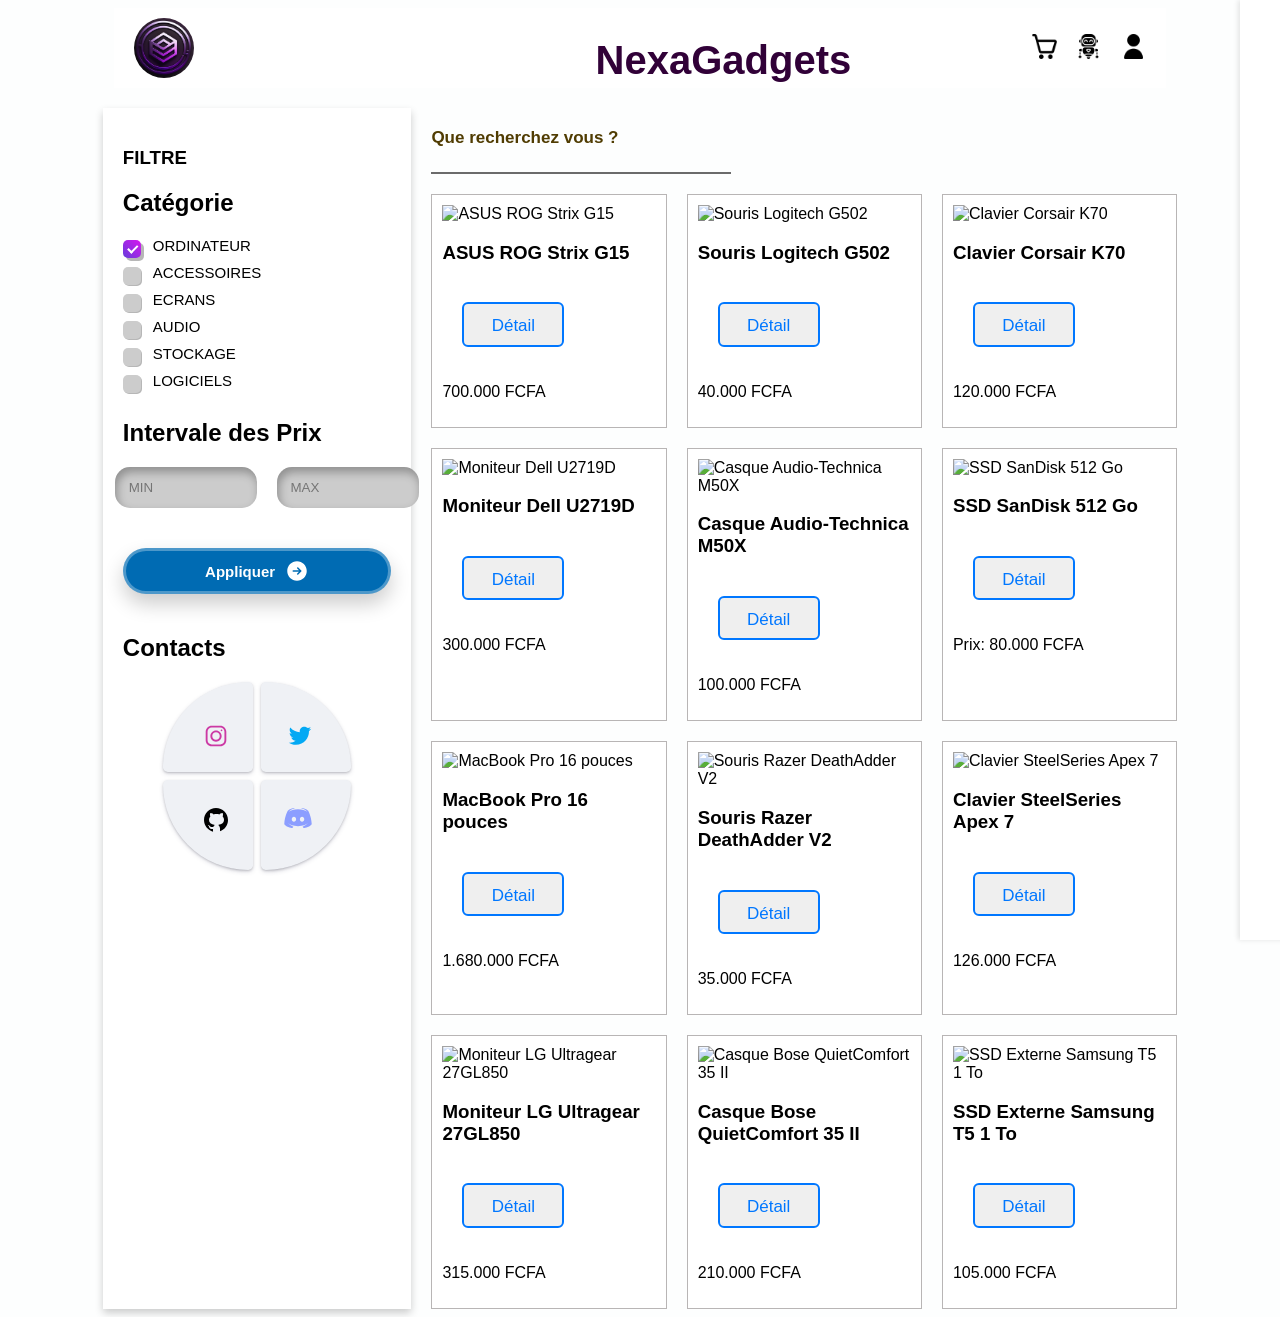
==== index.html @ b0c0d249 "Renommage du fichier i.html en index.html" ====
<!DOCTYPE html>
<html lang="fr">
  <head>
    <meta charset="UTF-8" />
    <meta name="viewport" content="width=device-width, initial-scale=1.0" />
    <title>Interface Utilisateur</title>
    <link rel="stylesheet" href="v.css" />
  </head>

  <body>
    <header>
      <img src="LOGO.png" alt="Logo Image" class="logo-image" />
      <div class="logo">NexaGadgets</div>
      <div class="icons">
        <img class="icon" src="pannier.png"></img>
        <img class="icon" src="robot.png"></img>
        <img class="icon" src="utilisateur.png"></img>
      </div>
    </header>

    <section class="main-content">
      <aside class="filters">
        <h3>FILTRE</h3>
        <div class="categories">
          <h2>Catégorie</h2>
          <label class="container">
            <input type="checkbox" checked="checked">
            <div class="checkmark"></div>
            ORDINATEUR
          </label>
          <label class="container">
            <input type="checkbox" >
            <div class="checkmark"></div>
            ACCESSOIRES
          </label>
          <label class="container">
            <input type="checkbox" >
            <div class="checkmark"></div>
            ECRANS
          </label>
          <label class="container">
            <input type="checkbox" >
            <div class="checkmark"></div>
            AUDIO
          </label>
          <label class="container">
            <input type="checkbox" >
            <div class="checkmark"></div>
            STOCKAGE
          </label>
          <label class="container">
            <input type="checkbox" >
            <div class="checkmark"></div>
            LOGICIELS
        </div>
        <div class="price-filter">
          <h2>Intervale des Prix</h2>
          <div>
            <input type="text" autocomplete="off" name="text" class="input" placeholder="MIN">
            <input type="text" autocomplete="off" name="text" class="input" placeholder="MAX">
          </div>
          <button class="button">
            Appliquer
            <svg fill="currentColor" viewBox="0 0 24 24" class="icon">
              <path clip-rule="evenodd" d="M12 2.25c-5.385 0-9.75 4.365-9.75 9.75s4.365 9.75 9.75 9.75 9.75-4.365 9.75-9.75S17.385 2.25 12 2.25zm4.28 10.28a.75.75 0 000-1.06l-3-3a.75.75 0 10-1.06 1.06l1.72 1.72H8.25a.75.75 0 000 1.5h5.69l-1.72 1.72a.75.75 0 101.06 1.06l3-3z" fill-rule="evenodd"></path>
            </svg>
          </button>
        </div>
        <div class="contacts">
          <h2>Contacts</h2>
          <div class="main">
            <div class="up">
              <button class="card1">
                <svg xmlns="http://www.w3.org/2000/svg" xmlns:xlink="http://www.w3.org/1999/xlink" viewBox="0,0,256,256" width="30px" height="30px" fill-rule="nonzero" class="instagram"><g fill-rule="nonzero" stroke="none" stroke-width="1" stroke-linecap="butt" stroke-linejoin="miter" stroke-miterlimit="10" stroke-dasharray="" stroke-dashoffset="0" font-family="none" font-weight="none" font-size="none" text-anchor="none" style="mix-blend-mode: normal"><g transform="scale(8,8)"><path d="M11.46875,5c-3.55078,0 -6.46875,2.91406 -6.46875,6.46875v9.0625c0,3.55078 2.91406,6.46875 6.46875,6.46875h9.0625c3.55078,0 6.46875,-2.91406 6.46875,-6.46875v-9.0625c0,-3.55078 -2.91406,-6.46875 -6.46875,-6.46875zM11.46875,7h9.0625c2.47266,0 4.46875,1.99609 4.46875,4.46875v9.0625c0,2.47266 -1.99609,4.46875 -4.46875,4.46875h-9.0625c-2.47266,0 -4.46875,-1.99609 -4.46875,-4.46875v-9.0625c0,-2.47266 1.99609,-4.46875 4.46875,-4.46875zM21.90625,9.1875c-0.50391,0 -0.90625,0.40234 -0.90625,0.90625c0,0.50391 0.40234,0.90625 0.90625,0.90625c0.50391,0 0.90625,-0.40234 0.90625,-0.90625c0,-0.50391 -0.40234,-0.90625 -0.90625,-0.90625zM16,10c-3.30078,0 -6,2.69922 -6,6c0,3.30078 2.69922,6 6,6c3.30078,0 6,-2.69922 6,-6c0,-3.30078 -2.69922,-6 -6,-6zM16,12c2.22266,0 4,1.77734 4,4c0,2.22266 -1.77734,4 -4,4c-2.22266,0 -4,-1.77734 -4,-4c0,-2.22266 1.77734,-4 4,-4z"></path></g></g></svg>
              </button>
              <button class="card2">
                <svg xmlns="http://www.w3.org/2000/svg" viewBox="0 0 48 48" width="30px" height="30px" class="twitter"><path d="M42,12.429c-1.323,0.586-2.746,0.977-4.247,1.162c1.526-0.906,2.7-2.351,3.251-4.058c-1.428,0.837-3.01,1.452-4.693,1.776C34.967,9.884,33.05,9,30.926,9c-4.08,0-7.387,3.278-7.387,7.32c0,0.572,0.067,1.129,0.193,1.67c-6.138-0.308-11.582-3.226-15.224-7.654c-0.64,1.082-1,2.349-1,3.686c0,2.541,1.301,4.778,3.285,6.096c-1.211-0.037-2.351-0.374-3.349-0.914c0,0.022,0,0.055,0,0.086c0,3.551,2.547,6.508,5.923,7.181c-0.617,0.169-1.269,0.263-1.941,0.263c-0.477,0-0.942-0.054-1.392-0.135c0.94,2.902,3.667,5.023,6.898,5.086c-2.528,1.96-5.712,3.134-9.174,3.134c-0.598,0-1.183-0.034-1.761-0.104C9.268,36.786,13.152,38,17.321,38c13.585,0,21.017-11.156,21.017-20.834c0-0.317-0.01-0.633-0.025-0.945C39.763,15.197,41.013,13.905,42,12.429"></path></svg>
              </button>
            </div>
            <div class="down">
              <button class="card3">
                <svg xmlns="http://www.w3.org/2000/svg" viewBox="0 0 30 30" width="30px" height="30px" class="github">    <path d="M15,3C8.373,3,3,8.373,3,15c0,5.623,3.872,10.328,9.092,11.63C12.036,26.468,12,26.28,12,26.047v-2.051 c-0.487,0-1.303,0-1.508,0c-0.821,0-1.551-0.353-1.905-1.009c-0.393-0.729-0.461-1.844-1.435-2.526 c-0.289-0.227-0.069-0.486,0.264-0.451c0.615,0.174,1.125,0.596,1.605,1.222c0.478,0.627,0.703,0.769,1.596,0.769 c0.433,0,1.081-0.025,1.691-0.121c0.328-0.833,0.895-1.6,1.588-1.962c-3.996-0.411-5.903-2.399-5.903-5.098 c0-1.162,0.495-2.286,1.336-3.233C9.053,10.647,8.706,8.73,9.435,8c1.798,0,2.885,1.166,3.146,1.481C13.477,9.174,14.461,9,15.495,9 c1.036,0,2.024,0.174,2.922,0.483C18.675,9.17,19.763,8,21.565,8c0.732,0.731,0.381,2.656,0.102,3.594 c0.836,0.945,1.328,2.066,1.328,3.226c0,2.697-1.904,4.684-5.894,5.097C18.199,20.49,19,22.1,19,23.313v2.734 c0,0.104-0.023,0.179-0.035,0.268C23.641,24.676,27,20.236,27,15C27,8.373,21.627,3,15,3z"></path></svg>
              </button>
              <button class="card4">
                <svg height="30px" width="30px" viewBox="0 0 48 48" xmlns="http://www.w3.org/2000/svg" class="discord"><path d="M40,12c0,0-4.585-3.588-10-4l-0.488,0.976C34.408,10.174,36.654,11.891,39,14c-4.045-2.065-8.039-4-15-4s-10.955,1.935-15,4c2.346-2.109,5.018-4.015,9.488-5.024L18,8c-5.681,0.537-10,4-10,4s-5.121,7.425-6,22c5.162,5.953,13,6,13,6l1.639-2.185C13.857,36.848,10.715,35.121,8,32c3.238,2.45,8.125,5,16,5s12.762-2.55,16-5c-2.715,3.121-5.857,4.848-8.639,5.815L33,40c0,0,7.838-0.047,13-6C45.121,19.425,40,12,40,12z M17.5,30c-1.933,0-3.5-1.791-3.5-4c0-2.209,1.567-4,3.5-4s3.5,1.791,3.5,4C21,28.209,19.433,30,17.5,30z M30.5,30c-1.933,0-3.5-1.791-3.5-4c0-2.209,1.567-4,3.5-4s3.5,1.791,3.5,4C34,28.209,32.433,30,30.5,30z"></path></svg>
              </button>
            </div>
          </div>
        </div>
      </aside>

      <section class="search-and-results">
        <div class="form__group field">
            <input required="" placeholder="Name" class="form__field" type="input">
            <label class="form__label" for="name">Que recherchez vous ?</label>
        </div>
        <div class="details-popup" id="detailsPopup">
          <span class="close-btn" id="closeBtn">X</span>
          <!-- Les détails de l'article seront chargés ici -->
        </div>

        <div class="results">
          <!-- Exemple d'un résultat de recherche -->

          <div class="result-card" data-id="1">
            <img
              src="path_to_asus_rog_strix_g15.jpg"
              alt="ASUS ROG Strix G15"
            />
            <h3>ASUS ROG Strix G15</h3> 
            <button class="details-btn">Détail</button>
            <p class="price"> 700.000 FCFA</p>
          </div>
          <div class="result-card" data-id="2">
            <img src="path_to_logitech_g502.jpg" alt="Souris Logitech G502" />
            <h3>Souris Logitech G502</h3>
            <button class="details-btn">Détail</button>
            <p class="price">40.000 FCFA</p>
          </div>
          <div class="result-card" data-id="3">
            <img src="path_to_corsair_k70.jpg" alt="Clavier Corsair K70" />
            <h3>Clavier Corsair K70</h3>
            <button class="details-btn">Détail</button>
            <p class="price">120.000 FCFA</p>
          </div>
          <div class="result-card" data-id="4">
            <img src="path_to_dell_u2719d.jpg" alt="Moniteur Dell U2719D" />
            <h3>Moniteur Dell U2719D</h3>
            <button class="details-btn">Détail</button>
            <p class="price">300.000 FCFA</p>
          </div>
          <div class="result-card" data-id="5">
            <img
              src="path_to_audio_technica_m50x.jpg"
              alt="Casque Audio-Technica M50X"
            />
            <h3>Casque Audio-Technica M50X</h3>
            <button class="details-btn">Détail</button>
            <p class="price">100.000 FCFA</p>
          </div>
          <div class="result-card" data-id="6">
            <img src="path_to_sandisk_ssd_512gb.jpg" alt="SSD SanDisk 512 Go" />
            <h3>SSD SanDisk 512 Go</h3>
            <button class="details-btn">Détail</button>
            <p class="price">Prix: 80.000 FCFA</p>
          </div>
          <div class="result-card" data-id="7">
            <img src="path_to_macbook_pro_16.jpg" alt="MacBook Pro 16 pouces" />
            <h3>MacBook Pro 16 pouces</h3>
            <button class="details-btn">Détail</button>
            <p class="price">1.680.000 FCFA</p>
          </div>
          <div class="result-card" data-id="8">
            <img
              src="path_to_razer_deathadder_v2.jpg"
              alt="Souris Razer DeathAdder V2"
            />
            <h3>Souris Razer DeathAdder V2</h3>
            <button class="details-btn">Détail</button>
            <p class="price">35.000 FCFA</p>
          </div>
          <div class="result-card" data-id="9">
            <img
              src="path_to_steelseries_apex_7.jpg"
              alt="Clavier SteelSeries Apex 7"
            />
            <h3>Clavier SteelSeries Apex 7</h3>
            <button class="details-btn">Détail</button>
            <p class="price">126.000 FCFA</p>
          </div>
          <div class="result-card" data-id="10">
            <img
              src="path_to_lg_ultragear_27gl850.jpg"
              alt="Moniteur LG Ultragear 27GL850"
            />
            <h3>Moniteur LG Ultragear 27GL850</h3>
            <button class="details-btn">Détail</button>
            <p class="price">315.000 FCFA</p>
          </div>
          <div class="result-card" data-id="11">
            <img
              src="path_to_bose_qc35_ii.jpg"
              alt="Casque Bose QuietComfort 35 II"
            />
            <h3>Casque Bose QuietComfort 35 II</h3>
            <button class="details-btn">Détail</button>
            <p class="price">210.000 FCFA</p>
          </div>
          <div class="result-card" data-id="12">
            <img
              src="path_to_samsung_t5_1tb.jpg"
              alt="SSD Externe Samsung T5 1 To"
            />
            <h3>SSD Externe Samsung T5 1 To</h3>
            <button class="details-btn">Détail</button>
            <p class="price">105.000 FCFA</p>
          </div>

          <!-- Vous pouvez ajouter d'autres cartes de résultat similaires ici -->
        </div>
      </section>
    </section>

    <script src="t.js"></script>
  </body>
</html>
---- v.css ----
/* ==========================
   BASE STYLES & TYPOGRAPHY
   ========================== */

body {
  font-family: Arial, sans-serif;
  color: black;
  background-color: rgb(253, 254, 254);
  display: flex;
  flex-direction: column;
  align-items: center;
}

/* ==========================
     HEADER STYLES
     ========================== */

header {
  display: flex;
  justify-content: space-between;
  align-items: center;
  width: 80%;
  padding: 10px 20px;
  background-color: white;
}

.logo-image {
  width: 60px;
  height: 60px;
  border-radius: 50%;
}

.logo {
  color: black;
  font-size: 40px;
  font-weight: bold;
  color: rgb(49, 1, 56);

  width: 20px;
  height: 20px;
}

.icons .icon {
  margin-left: 15px;
  width: 25px;
  height: 25px;
}

/* ==========================
     MAIN CONTENT & LAYOUT
     ========================== */

.main-content {
  display: flex;
  width: 85%;
  margin-top: 20px;
}

/* ==========================
     FILTERS SECTION STYLES
     ========================== */

.filters {
  background-color: white;
  padding: 20px;
  margin-right: 20px;
  width: 25%;
  box-shadow: 0 4px 8px 0 rgba(0, 0, 0, 0.2);
}

.filters h2 {
  margin-bottom: 20px;
}

.categories h3,
.price-filter h3 {
  margin-top: 30px;
  margin-bottom: 15px;
}

.categories label {
  display: block;
  margin-bottom: 10px;
}

.categories select {
  width: 100%;
  padding: 8px;
  margin-bottom: 15px;
  border: 1px solid #ccc;
}

.price-filter {
  display: flex;
  flex-direction: column;
}

.price-filter input[type="number"] {
  width: calc(50% - 10px);
  margin-right: 10px;
  padding: 5px;
  border: 1px solid #ccc;
  display: inline-block;
  height: 10px;
}

.price-filter div {
  display: flex;
  justify-content: center;
}

.button {
  position: relative;
  transition: all 0.3s ease-in-out;
  box-shadow: 0px 10px 20px rgba(0, 0, 0, 0.2);
  padding-block: 0.5rem;
  padding-inline: 1.25rem;
  background-color: rgb(0 107 179);
  border-radius: 9999px;
  display: flex;
  align-items: center;
  justify-content: center;
  color: #ffff;
  gap: 10px;
  font-weight: bold;
  border: 3px solid #ffffff4d;
  outline: none;
  overflow: hidden;
  font-size: 15px;
  margin-top: 40px;
  margin-bottom: 0px;
}

.icon {
  width: 24px;
  height: 24px;
  transition: all 0.3s ease-in-out;
}

.button:hover {
  transform: scale(1.05);
  border-color: #fff9;
  background-color: rgb(78, 2, 75);
}

.button:hover .icon {
  transform: translate(4px);
}

.button:hover::before {
  animation: shine 1.5s ease-out infinite;
}

.button::before {
  content: "";
  position: absolute;
  width: 100px;
  height: 100%;
  background-image: linear-gradient(
    120deg,
    rgba(255, 255, 255, 0) 30%,
    rgba(255, 255, 255, 0.8),
    rgba(255, 255, 255, 0) 70%
  );
  top: 0;
  left: -100px;
  opacity: 0.6;
}

@keyframes shine {
  0% {
    left: -100px;
  }

  60% {
    left: 100%;
  }

  to {
    left: 100%;
  }
}

.input {
  border: none;
  outline: none;
  border-radius: 15px;
  padding: 1em;
  background-color: #ccc;
  box-shadow: inset 2px 5px 10px rgba(0, 0, 0, 0.3);
  transition: 300ms ease-in-out;
  width: 115px;
  margin-left: 20px;
}

.input:focus {
  background-color: white;
  transform: scale(1.05);
  box-shadow: 13px 13px 100px #969696, -13px -13px 100px #ffffff;
}

.container input {
  position: absolute;
  opacity: 0;
  cursor: pointer;
  height: 0;
  width: 0;
  border-radius: 5px;
}

.container {
  display: block;
  position: relative;
  cursor: pointer;
  font-size: 20px;
  user-select: none;
  border-radius: 5px;
  box-shadow: 2px 2px 0px rgb(255, 255, 255);
  padding-left: 2em; /* Ajout d'un espace à gauche pour le placement du texte */
  font-size: 15px;
  width: auto;
}

/* Create a custom checkbox */
.checkmark {
  position: absolute;
  top: 0.2em;
  left: 0;
  height: 1.2em;
  width: 1.2em;
  background-color: #ccc;
  border-radius: 5px;
}

/* When the checkbox is checked, add a blue background */
.container input:checked ~ .checkmark {
  box-shadow: 3px 3px 0px rgb(183, 183, 183);
  transition: all 0.2s;
  opacity: 1;
  background-image: linear-gradient(
    45deg,
    rgb(100, 61, 219) 0%,
    rgb(217, 21, 239) 100%
  );
}

.container input ~ .checkmark {
  transition: all 0.2s;
  opacity: 1;
  box-shadow: 1px 1px 0px rgb(183, 183, 183);
}

/* Create the checkmark/indicator (hidden when not checked) */
.checkmark:after {
  content: "";
  position: absolute;
  opacity: 0;
  transition: all 0.2s;
}

/* Show the checkmark when checked */
.container input:checked ~ .checkmark:after {
  opacity: 1;
  transition: all 0.2s;
}

/* Style the checkmark/indicator */
.container .checkmark:after {
  left: 0.45em;
  top: 0.25em;
  width: 0.25em;
  height: 0.5em;
  border: solid white;
  border-width: 0 0.15em 0.15em 0;
  transform: rotate(45deg);
}

/* ==========================
     SEARCH & RESULTS SECTION STYLES
     ========================== */

.search-and-results {
  flex: 2;
}

.form__group {
  position: relative;
  padding: 30px 0 0;
  width: 100%;
  max-width: 300px;
  margin-bottom: 20px;
}

.form__field {
  font-family: inherit;
  width: 100%;
  border: none;
  border-bottom: 2px solid #6b6b6b;
  outline: 0;
  font-size: 17px;
  color: #fff;
  padding: 7px 0;
  background: transparent;
  transition: border-color 0.2s;
}

.form__field::placeholder {
  color: transparent;
}

.form__field:placeholder-shown ~ .form__label {
  font-size: 17px;
  cursor: text;
  top: 20px;
}

.form__label {
  position: absolute;
  top: 0;
  display: block;
  transition: 0.2s;
  font-size: 18px;
  color: #503c02;
  pointer-events: none;
  font-weight: bold;
}

.form__field:focus {
  padding-bottom: 6px;
  font-weight: 700;
  border-width: 3px;
  border-image: linear-gradient(to right, #7f6201, #390182);
  border-image-slice: 1;
  color: #140f01;
}

.form__field:focus ~ .form__label {
  position: absolute;
  top: 0;
  display: block;
  transition: 0.2s;
  font-size: 17px;
  color: #2e2201;
  font-weight: bold;
  font-weight: 700;
}

/* reset input */
.form__field:required,
.form__field:invalid {
  box-shadow: none;
}

.results {
  display: grid;
  grid-template-columns: repeat(auto-fill, minmax(200px, 1fr));
  gap: 20px;
}

.result-card {
  border: 1px solid rgb(184, 181, 181);
  padding: 10px;
  background-color: white;
}

.result-card img {
  width: 100%;
}

.details-btn {
  --color: #0077ff;
  font-family: inherit;
  display: inline-block;
  width: 6em;
  height: 2.6em;
  line-height: 2.5em;
  overflow: hidden;
  margin: 20px;
  font-size: 17px;
  z-index: 1;
  color: var(--color);
  border: 2px solid var(--color);
  border-radius: 6px;
  position: relative;
}

button::before {
  position: absolute;
  content: "";
  background: var(--color);
  width: 150px;
  height: 200px;
  z-index: -1;
  border-radius: 50%;
}

button:hover {
  color: white;
}

button:before {
  top: 100%;
  left: 100%;
  transition: 0.3s all;
}

button:hover::before {
  top: -30px;
  left: -30px;
}

/* ==========================
     DETAILS POPUP STYLES
     ========================== */

.details-popup {
  position: fixed;
  top: 0;
  right: -400px;
  width: 400px;
  height: 100%;
  background-color: #fff;
  box-shadow: -2px 0px 5px rgba(0, 0, 0, 0.1);
  transition: right 0.3s;
  padding: 20px;
  overflow-y: auto;
}

.details-popup.show {
  right: 0;
}

.close-btn {
  position: absolute;
  top: 10px;
  right: 10px;
  cursor: pointer;
}

/* ==========================
     FOOTER & CONTACTS
     ========================== */

.contacts {
  margin-top: 40px;
}

.socials .icon {
  margin-right: 15px;
}

.main {
  display: flex;
  flex-direction: column;
  gap: 0.5em;
  align-items: center;
}

.up {
  display: flex;
  flex-direction: row;
  gap: 0.5em;
}

.down {
  display: flex;
  flex-direction: row;
  gap: 0.5em;
}

.card1 {
  width: 90px;
  height: 90px;
  outline: none;
  border: none;
  background: rgb(239, 241, 245);
  border-radius: 90px 5px 5px 5px;
  box-shadow: rgba(50, 50, 93, 0.25) 0px 2px 5px -1px,
    rgba(0, 0, 0, 0.3) 0px 1px 3px -1px;
  transition: 0.2s ease-in-out;
}

.instagram {
  margin-top: 1.5em;
  margin-left: 1.2em;
  fill: #cc39a4;
}

.card2 {
  width: 90px;
  height: 90px;
  outline: none;
  border: none;
  background: rgb(239, 241, 245);
  border-radius: 5px 90px 5px 5px;
  box-shadow: rgba(50, 50, 93, 0.25) 0px 2px 5px -1px,
    rgba(0, 0, 0, 0.3) 0px 1px 3px -1px;
  transition: 0.2s ease-in-out;
}

.twitter {
  margin-top: 1.5em;
  margin-left: -0.9em;
  fill: #03a9f4;
}

.card3 {
  width: 90px;
  height: 90px;
  outline: none;
  border: none;
  background: rgb(239, 241, 245);
  border-radius: 5px 5px 5px 90px;
  box-shadow: rgba(50, 50, 93, 0.25) 0px 2px 5px -1px,
    rgba(0, 0, 0, 0.3) 0px 1px 3px -1px;
  transition: 0.2s ease-in-out;
}

.github {
  margin-top: -0.6em;
  margin-left: 1.2em;
}

.card4 {
  width: 90px;
  height: 90px;
  outline: none;
  border: none;
  background: rgb(239, 241, 245);
  border-radius: 5px 5px 90px 5px;
  box-shadow: rgba(50, 50, 93, 0.25) 0px 2px 5px -1px,
    rgba(0, 0, 0, 0.3) 0px 1px 3px -1px;
  transition: 0.2s ease-in-out;
}

.discord {
  margin-top: -0.9em;
  margin-left: -1.2em;
  fill: #8c9eff;
}

.card1:hover {
  cursor: pointer;
  scale: 1.1;
  background-color: #cc39a4;
}

.card1:hover .instagram {
  fill: white;
}

.card2:hover {
  cursor: pointer;
  scale: 1.1;
  background-color: #03a9f4;
}

.card2:hover .twitter {
  fill: white;
}

.card3:hover {
  cursor: pointer;
  scale: 1.1;
  background-color: black;
}

.card3:hover .github {
  fill: white;
}

.card4:hover {
  cursor: pointer;
  scale: 1.1;
  background-color: #8c9eff;
}

.card4:hover .discord {
  fill: white;
}
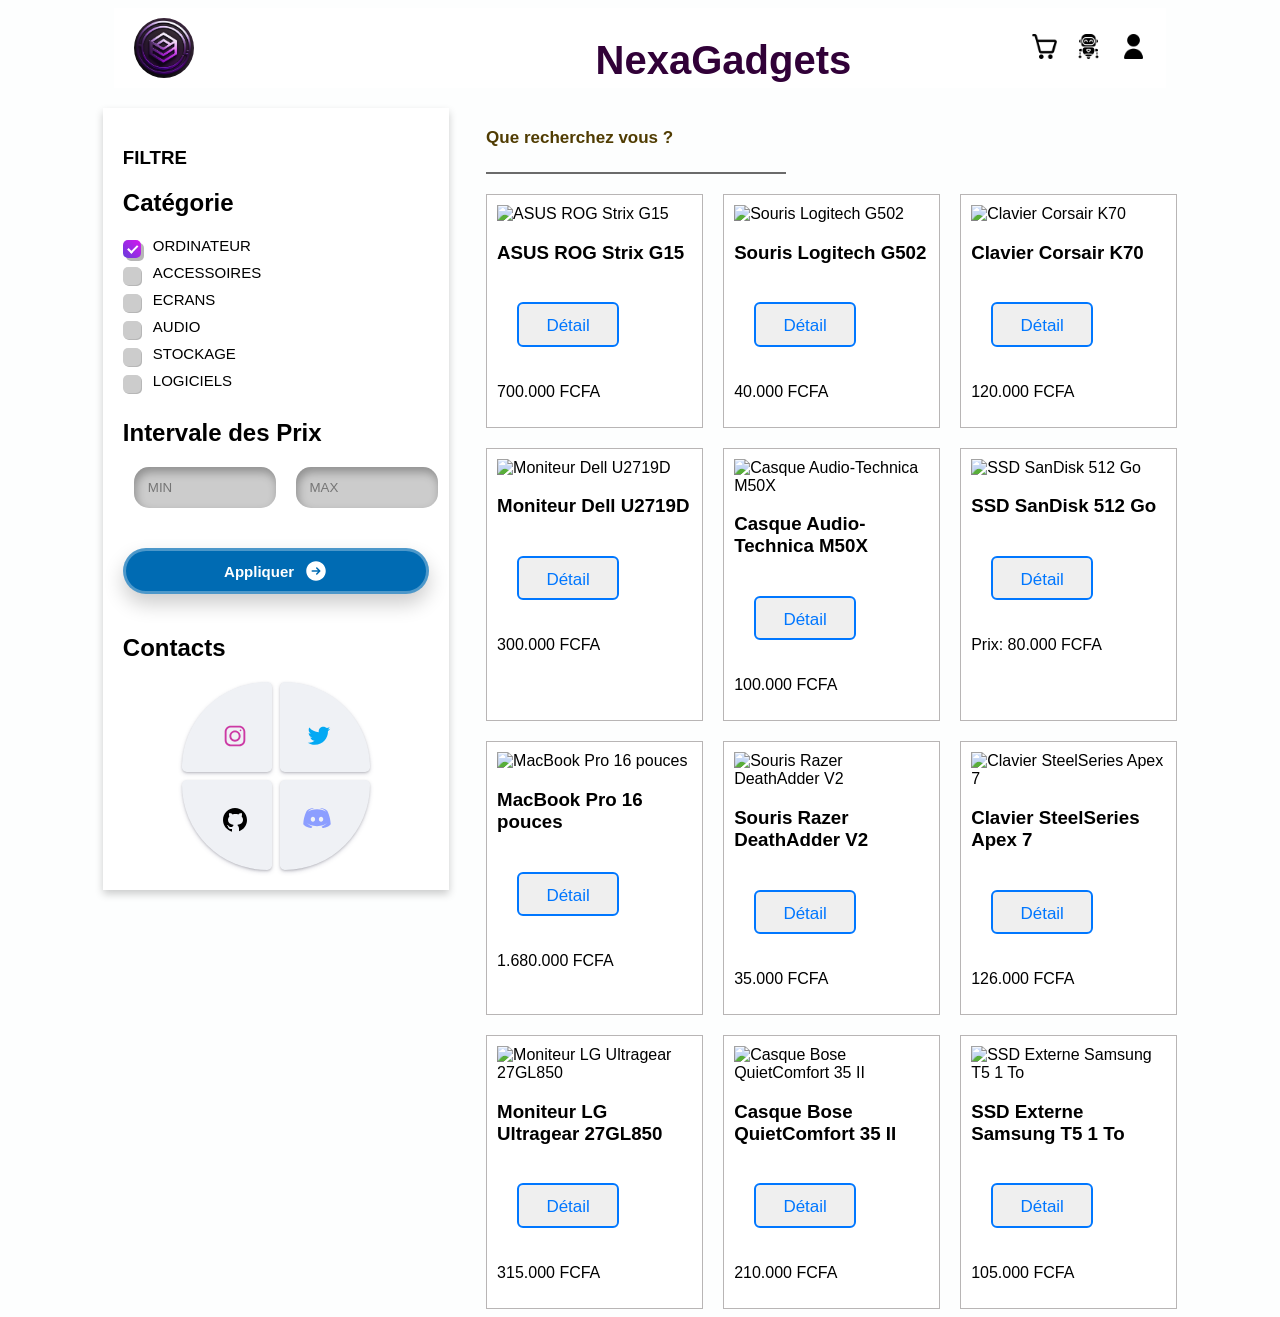
==== commit 45efaf28: "Mise a jour" ====
--- a/index.html
+++ b/index.html
@@ -17,85 +17,92 @@
         <img class="icon" src="utilisateur.png"></img>
       </div>
     </header>
+    <!-- Bouton de menu hamburger -->
+    <button id="hamburger-menu" onclick="toggleMenu()">☰</button>
 
     <section class="main-content">
-      <aside class="filters">
-        <h3>FILTRE</h3>
-        <div class="categories">
-          <h2>Catégorie</h2>
-          <label class="container">
-            <input type="checkbox" checked="checked">
-            <div class="checkmark"></div>
-            ORDINATEUR
-          </label>
-          <label class="container">
-            <input type="checkbox" >
-            <div class="checkmark"></div>
-            ACCESSOIRES
-          </label>
-          <label class="container">
-            <input type="checkbox" >
-            <div class="checkmark"></div>
-            ECRANS
-          </label>
-          <label class="container">
-            <input type="checkbox" >
-            <div class="checkmark"></div>
-            AUDIO
-          </label>
-          <label class="container">
-            <input type="checkbox" >
-            <div class="checkmark"></div>
-            STOCKAGE
-          </label>
-          <label class="container">
-            <input type="checkbox" >
-            <div class="checkmark"></div>
-            LOGICIELS
-        </div>
-        <div class="price-filter">
-          <h2>Intervale des Prix</h2>
-          <div>
-            <input type="text" autocomplete="off" name="text" class="input" placeholder="MIN">
-            <input type="text" autocomplete="off" name="text" class="input" placeholder="MAX">
-          </div>
-          <button class="button">
-            Appliquer
-            <svg fill="currentColor" viewBox="0 0 24 24" class="icon">
-              <path clip-rule="evenodd" d="M12 2.25c-5.385 0-9.75 4.365-9.75 9.75s4.365 9.75 9.75 9.75 9.75-4.365 9.75-9.75S17.385 2.25 12 2.25zm4.28 10.28a.75.75 0 000-1.06l-3-3a.75.75 0 10-1.06 1.06l1.72 1.72H8.25a.75.75 0 000 1.5h5.69l-1.72 1.72a.75.75 0 101.06 1.06l3-3z" fill-rule="evenodd"></path>
-            </svg>
-          </button>
-        </div>
-        <div class="contacts">
-          <h2>Contacts</h2>
-          <div class="main">
-            <div class="up">
-              <button class="card1">
-                <svg xmlns="http://www.w3.org/2000/svg" xmlns:xlink="http://www.w3.org/1999/xlink" viewBox="0,0,256,256" width="30px" height="30px" fill-rule="nonzero" class="instagram"><g fill-rule="nonzero" stroke="none" stroke-width="1" stroke-linecap="butt" stroke-linejoin="miter" stroke-miterlimit="10" stroke-dasharray="" stroke-dashoffset="0" font-family="none" font-weight="none" font-size="none" text-anchor="none" style="mix-blend-mode: normal"><g transform="scale(8,8)"><path d="M11.46875,5c-3.55078,0 -6.46875,2.91406 -6.46875,6.46875v9.0625c0,3.55078 2.91406,6.46875 6.46875,6.46875h9.0625c3.55078,0 6.46875,-2.91406 6.46875,-6.46875v-9.0625c0,-3.55078 -2.91406,-6.46875 -6.46875,-6.46875zM11.46875,7h9.0625c2.47266,0 4.46875,1.99609 4.46875,4.46875v9.0625c0,2.47266 -1.99609,4.46875 -4.46875,4.46875h-9.0625c-2.47266,0 -4.46875,-1.99609 -4.46875,-4.46875v-9.0625c0,-2.47266 1.99609,-4.46875 4.46875,-4.46875zM21.90625,9.1875c-0.50391,0 -0.90625,0.40234 -0.90625,0.90625c0,0.50391 0.40234,0.90625 0.90625,0.90625c0.50391,0 0.90625,-0.40234 0.90625,-0.90625c0,-0.50391 -0.40234,-0.90625 -0.90625,-0.90625zM16,10c-3.30078,0 -6,2.69922 -6,6c0,3.30078 2.69922,6 6,6c3.30078,0 6,-2.69922 6,-6c0,-3.30078 -2.69922,-6 -6,-6zM16,12c2.22266,0 4,1.77734 4,4c0,2.22266 -1.77734,4 -4,4c-2.22266,0 -4,-1.77734 -4,-4c0,-2.22266 1.77734,-4 4,-4z"></path></g></g></svg>
-              </button>
-              <button class="card2">
-                <svg xmlns="http://www.w3.org/2000/svg" viewBox="0 0 48 48" width="30px" height="30px" class="twitter"><path d="M42,12.429c-1.323,0.586-2.746,0.977-4.247,1.162c1.526-0.906,2.7-2.351,3.251-4.058c-1.428,0.837-3.01,1.452-4.693,1.776C34.967,9.884,33.05,9,30.926,9c-4.08,0-7.387,3.278-7.387,7.32c0,0.572,0.067,1.129,0.193,1.67c-6.138-0.308-11.582-3.226-15.224-7.654c-0.64,1.082-1,2.349-1,3.686c0,2.541,1.301,4.778,3.285,6.096c-1.211-0.037-2.351-0.374-3.349-0.914c0,0.022,0,0.055,0,0.086c0,3.551,2.547,6.508,5.923,7.181c-0.617,0.169-1.269,0.263-1.941,0.263c-0.477,0-0.942-0.054-1.392-0.135c0.94,2.902,3.667,5.023,6.898,5.086c-2.528,1.96-5.712,3.134-9.174,3.134c-0.598,0-1.183-0.034-1.761-0.104C9.268,36.786,13.152,38,17.321,38c13.585,0,21.017-11.156,21.017-20.834c0-0.317-0.01-0.633-0.025-0.945C39.763,15.197,41.013,13.905,42,12.429"></path></svg>
-              </button>
-            </div>
-            <div class="down">
-              <button class="card3">
-                <svg xmlns="http://www.w3.org/2000/svg" viewBox="0 0 30 30" width="30px" height="30px" class="github">    <path d="M15,3C8.373,3,3,8.373,3,15c0,5.623,3.872,10.328,9.092,11.63C12.036,26.468,12,26.28,12,26.047v-2.051 c-0.487,0-1.303,0-1.508,0c-0.821,0-1.551-0.353-1.905-1.009c-0.393-0.729-0.461-1.844-1.435-2.526 c-0.289-0.227-0.069-0.486,0.264-0.451c0.615,0.174,1.125,0.596,1.605,1.222c0.478,0.627,0.703,0.769,1.596,0.769 c0.433,0,1.081-0.025,1.691-0.121c0.328-0.833,0.895-1.6,1.588-1.962c-3.996-0.411-5.903-2.399-5.903-5.098 c0-1.162,0.495-2.286,1.336-3.233C9.053,10.647,8.706,8.73,9.435,8c1.798,0,2.885,1.166,3.146,1.481C13.477,9.174,14.461,9,15.495,9 c1.036,0,2.024,0.174,2.922,0.483C18.675,9.17,19.763,8,21.565,8c0.732,0.731,0.381,2.656,0.102,3.594 c0.836,0.945,1.328,2.066,1.328,3.226c0,2.697-1.904,4.684-5.894,5.097C18.199,20.49,19,22.1,19,23.313v2.734 c0,0.104-0.023,0.179-0.035,0.268C23.641,24.676,27,20.236,27,15C27,8.373,21.627,3,15,3z"></path></svg>
-              </button>
-              <button class="card4">
-                <svg height="30px" width="30px" viewBox="0 0 48 48" xmlns="http://www.w3.org/2000/svg" class="discord"><path d="M40,12c0,0-4.585-3.588-10-4l-0.488,0.976C34.408,10.174,36.654,11.891,39,14c-4.045-2.065-8.039-4-15-4s-10.955,1.935-15,4c2.346-2.109,5.018-4.015,9.488-5.024L18,8c-5.681,0.537-10,4-10,4s-5.121,7.425-6,22c5.162,5.953,13,6,13,6l1.639-2.185C13.857,36.848,10.715,35.121,8,32c3.238,2.45,8.125,5,16,5s12.762-2.55,16-5c-2.715,3.121-5.857,4.848-8.639,5.815L33,40c0,0,7.838-0.047,13-6C45.121,19.425,40,12,40,12z M17.5,30c-1.933,0-3.5-1.791-3.5-4c0-2.209,1.567-4,3.5-4s3.5,1.791,3.5,4C21,28.209,19.433,30,17.5,30z M30.5,30c-1.933,0-3.5-1.791-3.5-4c0-2.209,1.567-4,3.5-4s3.5,1.791,3.5,4C34,28.209,32.433,30,30.5,30z"></path></svg>
-              </button>
-            </div>
-          </div>
-        </div>
-      </aside>
-
+      
+      <!-- Pop-up pour le bloc de filtre -->
+      <div id="filter-popup" class="popup">
+            <aside class="filters">
+              <h3>FILTRE</h3>
+              <div class="categories">
+                <h2>Catégorie</h2>
+                <label class="container">
+                  <input type="checkbox" checked="checked">
+                  <div class="checkmark"></div>
+                  ORDINATEUR
+                </label>
+                <label class="container">
+                  <input type="checkbox" >
+                  <div class="checkmark"></div>
+                  ACCESSOIRES
+                </label>
+                <label class="container">
+                  <input type="checkbox" >
+                  <div class="checkmark"></div>
+                  ECRANS
+                </label>
+                <label class="container">
+                  <input type="checkbox" >
+                  <div class="checkmark"></div>
+                  AUDIO
+                </label>
+                <label class="container">
+                  <input type="checkbox" >
+                  <div class="checkmark"></div>
+                  STOCKAGE
+                </label>
+                <label class="container">
+                  <input type="checkbox" >
+                  <div class="checkmark"></div>
+                  LOGICIELS
+              </div>
+              <div class="price-filter">
+                <h2>Intervale des Prix</h2>
+                <div>
+                  <input type="text" autocomplete="off" name="text" class="input" placeholder="MIN">
+                  <input type="text" autocomplete="off" name="text" class="input" placeholder="MAX">
+                </div>
+                <button class="button">
+                  Appliquer
+                  <svg fill="currentColor" viewBox="0 0 24 24" class="icon">
+                    <path clip-rule="evenodd" d="M12 2.25c-5.385 0-9.75 4.365-9.75 9.75s4.365 9.75 9.75 9.75 9.75-4.365 9.75-9.75S17.385 2.25 12 2.25zm4.28 10.28a.75.75 0 000-1.06l-3-3a.75.75 0 10-1.06 1.06l1.72 1.72H8.25a.75.75 0 000 1.5h5.69l-1.72 1.72a.75.75 0 101.06 1.06l3-3z" fill-rule="evenodd"></path>
+                  </svg>
+                </button>
+              </div>
+              <div class="contacts">
+                <h2>Contacts</h2>
+                <div class="main">
+                  <div class="up">
+                    <button class="card1">
+                      <svg xmlns="http://www.w3.org/2000/svg" xmlns:xlink="http://www.w3.org/1999/xlink" viewBox="0,0,256,256" width="30px" height="30px" fill-rule="nonzero" class="instagram"><g fill-rule="nonzero" stroke="none" stroke-width="1" stroke-linecap="butt" stroke-linejoin="miter" stroke-miterlimit="10" stroke-dasharray="" stroke-dashoffset="0" font-family="none" font-weight="none" font-size="none" text-anchor="none" style="mix-blend-mode: normal"><g transform="scale(8,8)"><path d="M11.46875,5c-3.55078,0 -6.46875,2.91406 -6.46875,6.46875v9.0625c0,3.55078 2.91406,6.46875 6.46875,6.46875h9.0625c3.55078,0 6.46875,-2.91406 6.46875,-6.46875v-9.0625c0,-3.55078 -2.91406,-6.46875 -6.46875,-6.46875zM11.46875,7h9.0625c2.47266,0 4.46875,1.99609 4.46875,4.46875v9.0625c0,2.47266 -1.99609,4.46875 -4.46875,4.46875h-9.0625c-2.47266,0 -4.46875,-1.99609 -4.46875,-4.46875v-9.0625c0,-2.47266 1.99609,-4.46875 4.46875,-4.46875zM21.90625,9.1875c-0.50391,0 -0.90625,0.40234 -0.90625,0.90625c0,0.50391 0.40234,0.90625 0.90625,0.90625c0.50391,0 0.90625,-0.40234 0.90625,-0.90625c0,-0.50391 -0.40234,-0.90625 -0.90625,-0.90625zM16,10c-3.30078,0 -6,2.69922 -6,6c0,3.30078 2.69922,6 6,6c3.30078,0 6,-2.69922 6,-6c0,-3.30078 -2.69922,-6 -6,-6zM16,12c2.22266,0 4,1.77734 4,4c0,2.22266 -1.77734,4 -4,4c-2.22266,0 -4,-1.77734 -4,-4c0,-2.22266 1.77734,-4 4,-4z"></path></g></g></svg>
+                    </button>
+                    <button class="card2">
+                      <svg xmlns="http://www.w3.org/2000/svg" viewBox="0 0 48 48" width="30px" height="30px" class="twitter"><path d="M42,12.429c-1.323,0.586-2.746,0.977-4.247,1.162c1.526-0.906,2.7-2.351,3.251-4.058c-1.428,0.837-3.01,1.452-4.693,1.776C34.967,9.884,33.05,9,30.926,9c-4.08,0-7.387,3.278-7.387,7.32c0,0.572,0.067,1.129,0.193,1.67c-6.138-0.308-11.582-3.226-15.224-7.654c-0.64,1.082-1,2.349-1,3.686c0,2.541,1.301,4.778,3.285,6.096c-1.211-0.037-2.351-0.374-3.349-0.914c0,0.022,0,0.055,0,0.086c0,3.551,2.547,6.508,5.923,7.181c-0.617,0.169-1.269,0.263-1.941,0.263c-0.477,0-0.942-0.054-1.392-0.135c0.94,2.902,3.667,5.023,6.898,5.086c-2.528,1.96-5.712,3.134-9.174,3.134c-0.598,0-1.183-0.034-1.761-0.104C9.268,36.786,13.152,38,17.321,38c13.585,0,21.017-11.156,21.017-20.834c0-0.317-0.01-0.633-0.025-0.945C39.763,15.197,41.013,13.905,42,12.429"></path></svg>
+                    </button>
+                  </div>
+                  <div class="down">
+                    <button class="card3">
+                      <svg xmlns="http://www.w3.org/2000/svg" viewBox="0 0 30 30" width="30px" height="30px" class="github">    <path d="M15,3C8.373,3,3,8.373,3,15c0,5.623,3.872,10.328,9.092,11.63C12.036,26.468,12,26.28,12,26.047v-2.051 c-0.487,0-1.303,0-1.508,0c-0.821,0-1.551-0.353-1.905-1.009c-0.393-0.729-0.461-1.844-1.435-2.526 c-0.289-0.227-0.069-0.486,0.264-0.451c0.615,0.174,1.125,0.596,1.605,1.222c0.478,0.627,0.703,0.769,1.596,0.769 c0.433,0,1.081-0.025,1.691-0.121c0.328-0.833,0.895-1.6,1.588-1.962c-3.996-0.411-5.903-2.399-5.903-5.098 c0-1.162,0.495-2.286,1.336-3.233C9.053,10.647,8.706,8.73,9.435,8c1.798,0,2.885,1.166,3.146,1.481C13.477,9.174,14.461,9,15.495,9 c1.036,0,2.024,0.174,2.922,0.483C18.675,9.17,19.763,8,21.565,8c0.732,0.731,0.381,2.656,0.102,3.594 c0.836,0.945,1.328,2.066,1.328,3.226c0,2.697-1.904,4.684-5.894,5.097C18.199,20.49,19,22.1,19,23.313v2.734 c0,0.104-0.023,0.179-0.035,0.268C23.641,24.676,27,20.236,27,15C27,8.373,21.627,3,15,3z"></path></svg>
+                    </button>
+                    <button class="card4">
+                      <svg height="30px" width="30px" viewBox="0 0 48 48" xmlns="http://www.w3.org/2000/svg" class="discord"><path d="M40,12c0,0-4.585-3.588-10-4l-0.488,0.976C34.408,10.174,36.654,11.891,39,14c-4.045-2.065-8.039-4-15-4s-10.955,1.935-15,4c2.346-2.109,5.018-4.015,9.488-5.024L18,8c-5.681,0.537-10,4-10,4s-5.121,7.425-6,22c5.162,5.953,13,6,13,6l1.639-2.185C13.857,36.848,10.715,35.121,8,32c3.238,2.45,8.125,5,16,5s12.762-2.55,16-5c-2.715,3.121-5.857,4.848-8.639,5.815L33,40c0,0,7.838-0.047,13-6C45.121,19.425,40,12,40,12z M17.5,30c-1.933,0-3.5-1.791-3.5-4c0-2.209,1.567-4,3.5-4s3.5,1.791,3.5,4C21,28.209,19.433,30,17.5,30z M30.5,30c-1.933,0-3.5-1.791-3.5-4c0-2.209,1.567-4,3.5-4s3.5,1.791,3.5,4C34,28.209,32.433,30,30.5,30z"></path></svg>
+                    </button>
+                  </div>
+                </div>
+              </div>
+            </aside>
+          </div>
       <section class="search-and-results">
         <div class="form__group field">
             <input required="" placeholder="Name" class="form__field" type="input">
             <label class="form__label" for="name">Que recherchez vous ?</label>
         </div>
         <div class="details-popup" id="detailsPopup">
-          <span class="close-btn" id="closeBtn">X</span>
+          <img class="close-btn" id="closeBtn"
+            src="close.png"
+          />
           <!-- Les détails de l'article seront chargés ici -->
         </div>
 
--- a/v.css
+++ b/v.css
@@ -64,7 +64,7 @@
   background-color: white;
   padding: 20px;
   margin-right: 20px;
-  width: 25%;
+  width: 80%;
   box-shadow: 0 4px 8px 0 rgba(0, 0, 0, 0.2);
 }
 
@@ -416,10 +416,10 @@
 .details-popup {
   position: fixed;
   top: 0;
-  right: -400px;
+  right: -1000px;
   width: 400px;
   height: 100%;
-  background-color: #fff;
+  background-color: rgb(152, 19, 19);
   box-shadow: -2px 0px 5px rgba(0, 0, 0, 0.1);
   transition: right 0.3s;
   padding: 20px;
@@ -578,3 +578,112 @@
 .card4:hover .discord {
   fill: white;
 }
+
+/* ==========================
+   STYLES POUR LES TÉLÉPHONES
+   ========================== */
+@media (max-width: 768px) {
+  body {
+    flex-direction: column;
+  }
+
+  header {
+    flex-direction: column;
+    padding: 10px;
+    width: 95%;
+  }
+
+  .logo-image {
+    margin: 10px 0;
+  }
+
+  .logo {
+    font-size: 24px;
+    margin: 10px 0;
+  }
+
+  .icons .icon {
+    margin: 5px;
+    width: 20px;
+    height: 20px;
+  }
+
+  .main-content {
+    flex-direction: column;
+    width: 95%;
+  }
+
+  .filters {
+    width: 100%;
+    margin: 20px 0;
+    box-shadow: none;
+  }
+
+  .price-filter input[type="number"] {
+    width: 45%;
+  }
+
+  .search-and-results {
+    flex-direction: column;
+  }
+
+  .form__group {
+    max-width: 100%;
+  }
+
+  .results {
+    grid-template-columns: repeat(auto-fill, minmax(150px, 1fr));
+  }
+
+  .details-popup {
+    right: -80%; /* cachez-le complètement */
+    width: 80%; /* occupe tout l'écran lorsqu'il est affiché */
+  }
+
+  #hamburger-menu {
+    font-size: 30px;
+    background: none;
+    border: none;
+    cursor: pointer;
+    z-index: 2000;
+  }
+  #filter-popup {
+    width: 0;
+    height: 100%;
+    background-color: #ffffff;
+    overflow-x: hidden;
+    position: fixed;
+    transition: 0.5s;
+    z-index: 1000;
+    left: 0;
+    top: 0;
+  }
+  #filter-block {
+    display: none; /* Cacher le bloc de filtre par défaut */
+  }
+  .popup {
+    display: none;
+    position: fixed;
+    top: 40px; /* Ajustez cette valeur si nécessaire */
+    left: 0;
+    width: 100%;
+    height: 100%;
+    background-color: rgba(0, 0, 0, 0.7);
+    z-index: 1000;
+  }
+  .popup #filter-block {
+    background-color: #ffffff;
+    margin: 50px auto;
+    padding: 20px;
+    border-radius: 5px;
+    width: 80%;
+    max-width: 400px;
+  }
+}
+
+/* Styles pour les écrans plus grands */
+@media (min-width: 768px) {
+  #hamburger-menu {
+    display: none; /* Cacher le menu hamburger */
+  }
+}
